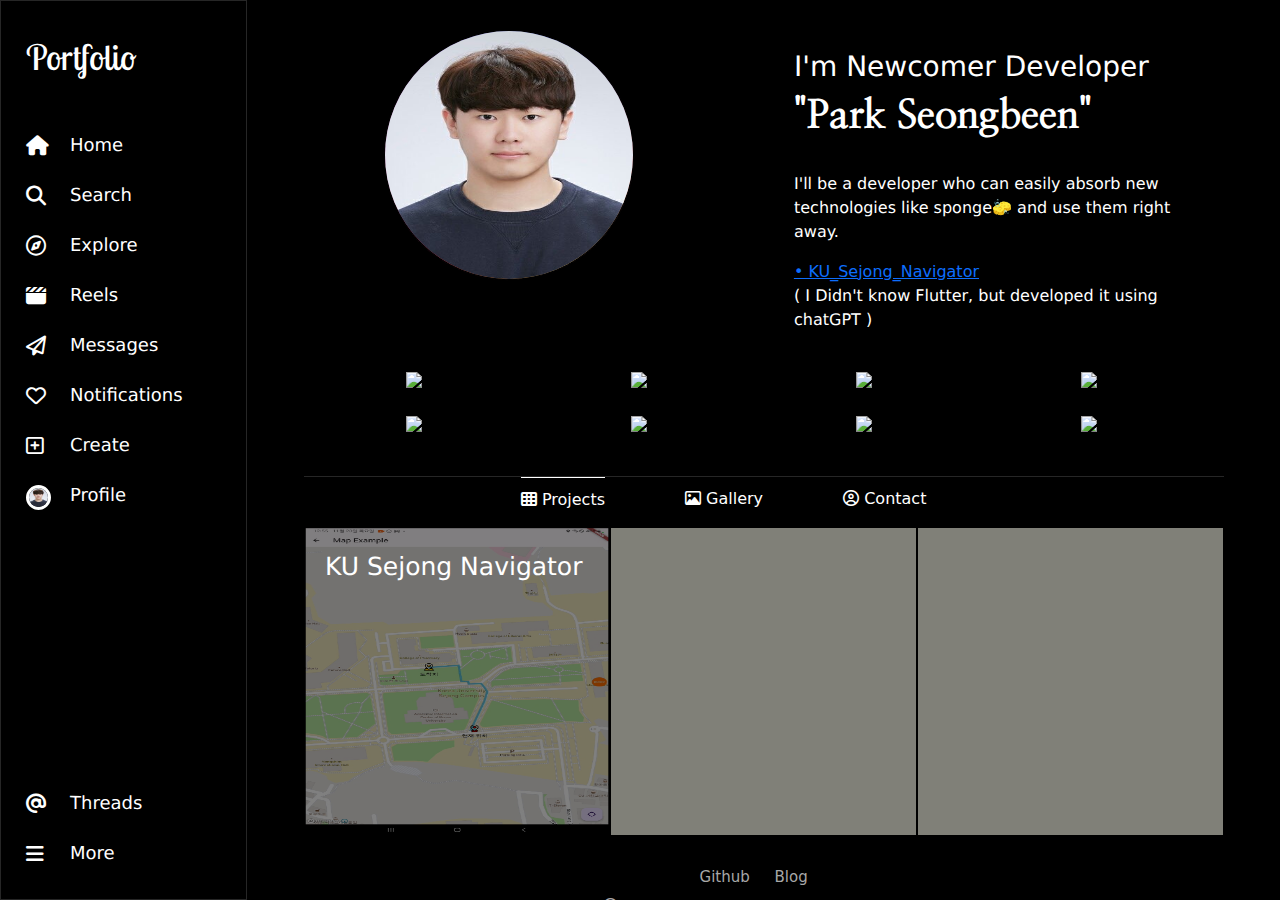
==== index.html @ d43e7cac "Update and rename portfolio.html to index.html" ====
<!DOCTYPE html>
<html lang="en">
<head>
    <meta charset="UTF-8">
    <meta name="viewport" content="width=device-width, initial-scale=1.0">
    <title>Portfolio</title>
    <link href="normalize.css/normalize.css" rel="stylesheet">
    <link rel="stylesheet" href="fontawesome-free-6.5.2-web/css/all.min.css" />
    <link href="https://cdn.jsdelivr.net/npm/bootstrap@5.3.3/dist/css/bootstrap.min.css" rel="stylesheet" integrity="sha384-QWTKZyjpPEjISv5WaRU9OFeRpok6YctnYmDr5pNlyT2bRjXh0JMhjY6hW+ALEwIH" crossorigin="anonymous">
    <link rel="preconnect" href="https://fonts.googleapis.com">
    <link rel="preconnect" href="https://fonts.gstatic.com" crossorigin>
    <link href="https://fonts.googleapis.com/css2?family=Nanum+Myeongjo&display=swap" rel="stylesheet">
    <link href="https://fonts.googleapis.com/css2?family=Lobster+Two:ital,wght@0,400;0,700;1,400;1,700&display=swap" rel="stylesheet">
    <link href="css/main.css" rel="stylesheet">
</head>
<body>
    <div class="port">
        <div class="port-navbar">
            <div class="port-navbar-top"><i class="fa-brands fa-instagram mobile-size-opacity"></i><p class="navbar_title pc-size-opacity">Portfolio</p></div>
            <div class="port-navbar-middle">
                <div class="port-navbar-icon">
                    <div><i class="fa-solid fa-house"></i></div>
                    <div><i class="fa-solid fa-magnifying-glass"></i></div>
                    <div><i class="fa-regular fa-compass"></i></i></div>
                    <div><i class="fa-solid fa-clapperboard"></i></div>
                    <div><i class="fa-regular fa-paper-plane"></i></div>
                    <div><i class="fa-regular fa-heart"></i></div>
                    <div><i class="fa-regular fa-square-plus"></i></div>
                    <div class="port-navbar-img"><img src="img/id_picture.jpg"></div>
                </div>
                <div class="port-navbar-name">
                    <div><p>Home</p></div>
                    <div><p>Search</p></div>
                    <div><p>Explore</p></div>
                    <div><p>Reels</p></div>
                    <div><p>Messages</p></div>
                    <div><p>Notifications</p></div>
                    <div><p>Create</p></div>
                    <div><p>Profile</p></div>
                </div>
            </div>
            <div class="port-navbar-bottom">
                <div class="port-navbar-icon">
                    <div><i class="fa-solid fa-at"></i></div>
                    <div><i class="fa-solid fa-bars"></i></div>
                </div>
                <div class="port-navbar-name">
                    <div><p>Threads</p></div>
                    <div><p>More</p></div>
                </div>
            </div>
        </div>

        <div class="port-bg-outer">
            <div class="port-bg">
                <div class="port-container">
                    <div class="port-container-outer">
                        <div class="port-container-inner">
                            <img src="img/id_picture.jpg" class="port-container-front">
                            <div class="port-container-back">
                                <p>Seongbeen's</p>
                                <p>Profile</p>
                            </div>
                        </div>
                    </div>
                    <div class="port-container-card">
                        <h3>I'm Newcomer Developer</h3>
                        <h1>"Park Seongbeen"</h1><br>
                        <p>I'll be a developer who can easily absorb new technologies like sponge🧽 and use them right away.</p>
                        <a href="https://github.com/Samdo3/KU_Sejong_Navigator">• KU_Sejong_Navigator</a><p>( I Didn't know Flutter, but developed it using chatGPT )</p>
                    </div>
                </div>
                <div class="port-tech row">
                    <div class="col-3"><img src="https://img.shields.io/badge/python-3776AB?style=for-the-badge&logo=python&logoColor=white"></div>
                    <div class="col-3"><img src="https://img.shields.io/badge/c++-00599C?style=for-the-badge&logo=c%2B%2B&logoColor=white"></div>
                    <div class="col-3"><img src="https://img.shields.io/badge/flutter-02569B?style=for-the-badge&logo=flutter&logoColor=white"></div>
                    <div class="col-3"><img src="https://img.shields.io/badge/androidstudio-3DDC84?style=for-the-badge&logo=androidstudio&logoColor=white"/></div>
                    <div class="col-3"><img src="https://img.shields.io/badge/pycharm-ECD53F?style=for-the-badge&logo=pycharm&logoColor=black"/></div>
                    <div class="col-3"><img src="https://img.shields.io/badge/visualstudiocode-007ACC?style=for-the-badge&logo=visualstudiocode&logoColor=white"/></div>
                    <div class="col-3"><img src="https://img.shields.io/badge/html5-E34F26?style=for-the-badge&logo=html5&logoColor=white"></div>
                    <div class="col-3"><img src="https://img.shields.io/badge/css3-1572B6?style=for-the-badge&logo=css3&logoColor=white"></div>
                </div>
                <div class="port-content">
                    <div class="port-content-navbar">
                        <div class="port-content-navbar-active"><button><i class="fa-solid fa-table-cells"></i> Projects</button></div>
                        <div><button><i class="fa-regular fa-image"></i> Gallery</button></div>
                        <div><button><i class="fa-regular fa-circle-user"></i> Contact</button></div>
                    </div>
                    <div class="port-content-main">
                        <div><a href="https://github.com/Samdo3/KU_Sejong_Navigator"><img src="img/project1.png"><p class="port-content-title">KU Sejong Navigator</p></a></div>
                        <div><img src="img/empty_project.png"></div>
                        <div><img src="img/empty_project.png"></div>
                    </div>
                </div>
            </div>
            <div class="port-underbar">
                <div class="port-underbar-contact">
                    <a href="https://github.com/Samdo3">Github</a>
                    <a href="https://samdo3.tistory.com/">Blog</a>
                </div>
                <div class="port-underbar-madeby"><i class="fa-regular fa-copyright"></i> 2024 Seongbeen. Referenced from Instagram.</div>
            </div>
        </div>
    </div>

    <script src="https://cdn.jsdelivr.net/npm/bootstrap@5.3.3/dist/js/bootstrap.bundle.min.js" integrity="sha384-YvpcrYf0tY3lHB60NNkmXc5s9fDVZLESaAA55NDzOxhy9GkcIdslK1eN7N6jIeHz" crossorigin="anonymous"></script>
</body>
</html>
---- css/main.css ----
div,
input,
textarea {
    box-sizing: border-box;
}

html, body {
    margin: 0;
    padding:0;
    width: 100%;
    height: 100%;
    overflow: hidden;
}

p,
h4,
h3,
h2,
h1,
span {
    transform: rotate(0.03deg);
}

.mobile-size-opacity{
    display:block;
}

.pc-size-opacity{
    display: none;
}

.port{
    width: 100%;
    height: 100%;
    background-color: black;
    display: flex;
}

.port-navbar{
    display: flex;
    flex-direction: column;
    width: 80px;
    height: 100%;
    border: 1px solid #262626;
    color: white;
    text-align: center;
    font-size: 18px;
}

.port-navbar-top{
    width: 100%;
    height: 100px;
    margin-top: 30px;
    font-size: 30px;
}

.navbar_title{
    font-family: "Lobster Two", sans-serif;
    font-weight: 400;
    font-style: normal;
    font-size: 35px;
}

.port-navbar-middle{
    display: flex;
    width: 100%;
    flex-grow: 1;
}

.port-navbar-icon{
    display: flex;
    flex-direction: column;
    width: 100%;
    font-size: 20px;
}

.port-navbar-name{
    display: none;
}

.port-navbar-icon>div{
    height: 50px;
}

.port-navbar-name>div{
    height: 50px;
}

.port-navbar-name p{
    margin-bottom: 0px;
    display: none;
}


.port-navbar-img>img{
    width: 25px;
    height: 25px;
    border: 3px solid white;
    border-radius: 50%;
}

.port-navbar-bottom{
    display: flex;
    width: 100%;
}

.port-navbar-bottom>div{
    padding-bottom: 10px;
    padding-top: 10px;
}

.port-bg-outer{
    width: 100%;
    height: 100vh;
    overflow-y: auto;
}

.port-bg{
    background-color: black;
    max-width: 940px;
    width: 100%;
    color: white;
    margin-left: auto;
    margin-right:auto;
    margin-bottom: 30px;
    padding-left: 10px;
    padding-right: 10px;
    padding-top: 30px;
}

.port-container{
    width: 100%;
    height: 40%;
    display: flex;
}

.port-container-outer{
    width: 400px;
    height: 300px;
}

.port-container-inner{
    position: relative;
    width: 100%;
    height: 100%;
    padding-left: 150px;
    padding-top: 50px;
    transition: all 1s;
    transform-style: preserve-3d;  
}

.port-container-inner:hover{
    transform: rotateY(180deg);
}

.port-container-front{
    position: absolute;
    width: 150px;
    height: 150px;
    border: 1px solid black;
    border-radius: 50%;
    z-index: 1;
    backface-visibility: hidden;
}

.port-container-back{
    position: absolute;
    width: 150px;
    height: 150px;
    border: 1px solid black;
    border-radius: 50%;
    text-align: center;
    padding-top: 40px;
    transform: rotateY(180deg) rotateZ(10deg);
    font-size: 20px;
    background: radial-gradient(circle farthest-corner at 32% 106%,#ffe17d 0%,#ffcd69 10%,#fa9137 28%,#eb4141 42%,transparent 82%) , linear-gradient(135deg,#234bd7 12%,#c33cbe 58%);
}

.port-container-back p{
    font-family: "Nanum Myeongjo", serif;
    font-weight: 800;
    font-style: normal;
}

.port-container-card{
    width: 50%;
    margin-left: 80px;
    padding: 20px;
}

.port-container-card>h1{
    font-family: "Nanum Myeongjo", serif;
    font-weight: 800;
    font-style: normal;
}

.port-tech{
    width: 100%;
    padding-left: 10px;
    padding-right: 10px;
    padding-bottom: 20px;
    display: flex;
}
.port-tech>div{
    margin-bottom: 20px;
    text-align: center;
}

.port-tech>div:hover{
    animation-name: 뱃지흔들;
    animation-duration: 1s;
}

@keyframes 뱃지흔들{
    0%{
        transform: rotateZ(10deg);
    }
    25%{
        transform: rotateZ(-10deg);
    }
    50%{
        transform: rotateZ(10deg);
    }
    100%{
        transform: rotateZ(0deg);
    }
}

.port-content{
    width: 100%;
    border-top: 1px solid #262626;
}

.port-content-navbar{
    width: 100%;
    height: 50px;
    display: flex;
    justify-content: center;
}

.port-content-navbar>div{
    margin-right: 80px;
    padding-top: 10px;
    text-align: center;
}

.port-content-navbar button{
    padding: 0;
    border:none;
    color:white;
    background-color: black;
}

.port-content-navbar-active{
    border-top: 1px solid white;
}

.port-content-main{
    width: 100%;
    display: flex;
    flex-wrap: wrap;
}

.port-content-main>div{
    position: relative;
    border: 1px solid black;
    width: 33.33%;
    height: 309px;
}

.port-content-main img{
    width: 100%;
    height: 100%;
    opacity: 0.5;
    transition: all 1s;
}

.port-content-main img:hover{
    opacity: 1;
}

.port-content-title{
    position: absolute;
    top:20px;
    left:20px;
    font-size: 25px;
    color: white;
}

.port-underbar{
    width: 100%;
    height: 80px;
    padding-bottom: 20px;
    color:white;
    text-align: center;
    font-size: 13px;
}

.port-underbar-contact{
    width: 100%;
    height: 50%;
    font-size: 15px;
}

.port-underbar-contact>a{
    padding-right: 20px;
    text-decoration-line: none;
    color: #A8A8A8;
}

.port-underbar-madeby{
    width: 100%;
    height: 50%;
    color: #A8A8A8;
}

@media screen and (min-width:1200px){
    .mobile-size-opacity{
        display: none;
    }
    
    .pc-size-opacity{
        display: block;
    }
    .port-navbar{
        width: 300px;
        text-align: start;
        padding-left: 25px;
    }

    .port-navbar-icon{
        width: 20%;
    }

    .port-navbar-name{
        display: flex;
        flex-direction: column;
        width: 80%;
    }

    .port-navbar-name p{
        display: block;
    }

    .port-container-inner{
        padding-left: 80px;
        padding-top: 0px;
    }
    
    .port-container-front{
        width: 250px;
        height: 250px;
    }

    .port-container-back{
        width: 250px;
        height: 250px;
        padding-top: 70px;
        font-size: 35px;
    }
}
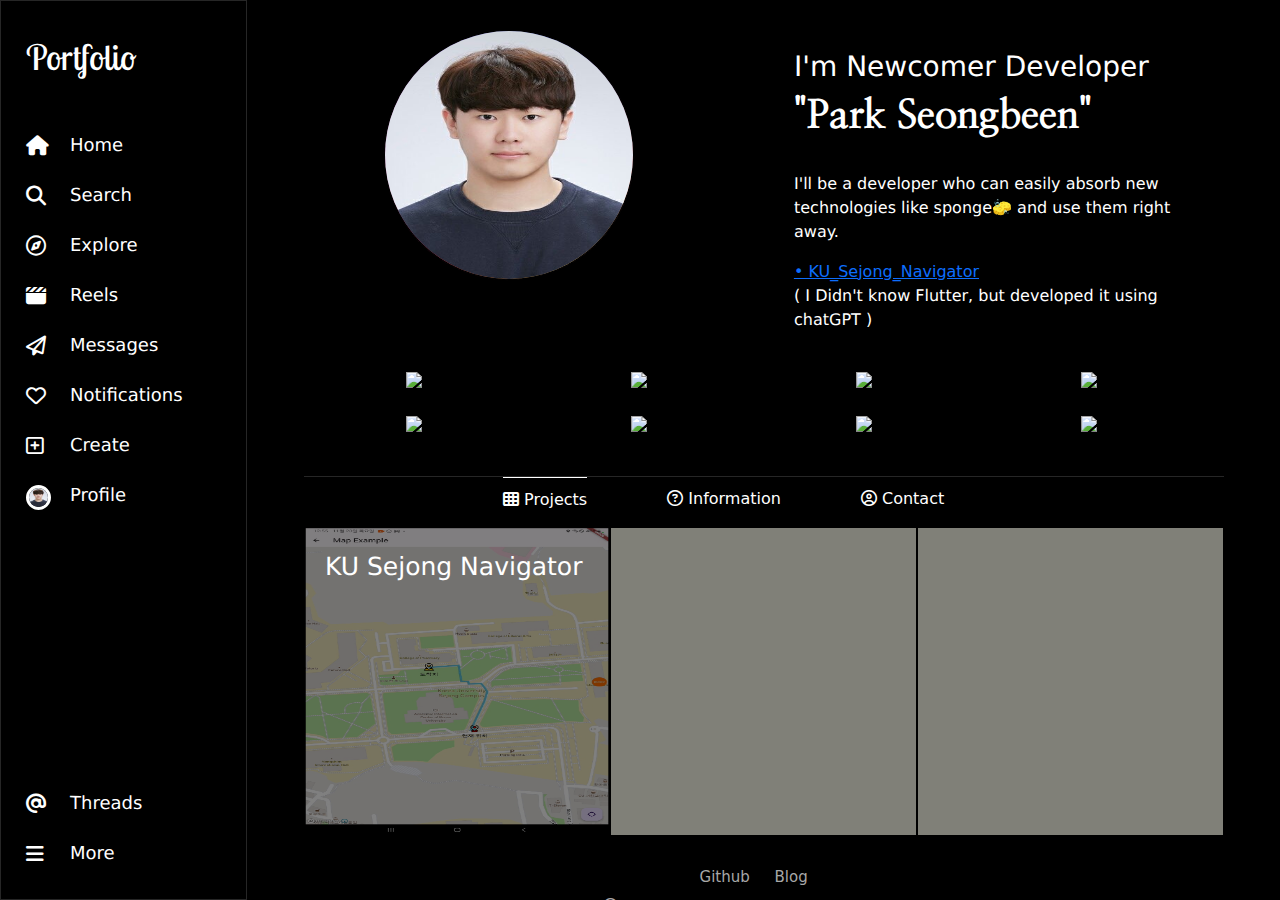
==== commit 0d9552d2: "Rename portfolio.html to index.html" ====
--- a/index.html
+++ b/index.html
@@ -1,108 +1,132 @@
-<!DOCTYPE html>
-<html lang="en">
-<head>
-    <meta charset="UTF-8">
-    <meta name="viewport" content="width=device-width, initial-scale=1.0">
-    <title>Portfolio</title>
-    <link href="normalize.css/normalize.css" rel="stylesheet">
-    <link rel="stylesheet" href="fontawesome-free-6.5.2-web/css/all.min.css" />
-    <link href="https://cdn.jsdelivr.net/npm/bootstrap@5.3.3/dist/css/bootstrap.min.css" rel="stylesheet" integrity="sha384-QWTKZyjpPEjISv5WaRU9OFeRpok6YctnYmDr5pNlyT2bRjXh0JMhjY6hW+ALEwIH" crossorigin="anonymous">
-    <link rel="preconnect" href="https://fonts.googleapis.com">
-    <link rel="preconnect" href="https://fonts.gstatic.com" crossorigin>
-    <link href="https://fonts.googleapis.com/css2?family=Nanum+Myeongjo&display=swap" rel="stylesheet">
-    <link href="https://fonts.googleapis.com/css2?family=Lobster+Two:ital,wght@0,400;0,700;1,400;1,700&display=swap" rel="stylesheet">
-    <link href="css/main.css" rel="stylesheet">
-</head>
-<body>
-    <div class="port">
-        <div class="port-navbar">
-            <div class="port-navbar-top"><i class="fa-brands fa-instagram mobile-size-opacity"></i><p class="navbar_title pc-size-opacity">Portfolio</p></div>
-            <div class="port-navbar-middle">
-                <div class="port-navbar-icon">
-                    <div><i class="fa-solid fa-house"></i></div>
-                    <div><i class="fa-solid fa-magnifying-glass"></i></div>
-                    <div><i class="fa-regular fa-compass"></i></i></div>
-                    <div><i class="fa-solid fa-clapperboard"></i></div>
-                    <div><i class="fa-regular fa-paper-plane"></i></div>
-                    <div><i class="fa-regular fa-heart"></i></div>
-                    <div><i class="fa-regular fa-square-plus"></i></div>
-                    <div class="port-navbar-img"><img src="img/id_picture.jpg"></div>
-                </div>
-                <div class="port-navbar-name">
-                    <div><p>Home</p></div>
-                    <div><p>Search</p></div>
-                    <div><p>Explore</p></div>
-                    <div><p>Reels</p></div>
-                    <div><p>Messages</p></div>
-                    <div><p>Notifications</p></div>
-                    <div><p>Create</p></div>
-                    <div><p>Profile</p></div>
-                </div>
-            </div>
-            <div class="port-navbar-bottom">
-                <div class="port-navbar-icon">
-                    <div><i class="fa-solid fa-at"></i></div>
-                    <div><i class="fa-solid fa-bars"></i></div>
-                </div>
-                <div class="port-navbar-name">
-                    <div><p>Threads</p></div>
-                    <div><p>More</p></div>
-                </div>
-            </div>
-        </div>
-
-        <div class="port-bg-outer">
-            <div class="port-bg">
-                <div class="port-container">
-                    <div class="port-container-outer">
-                        <div class="port-container-inner">
-                            <img src="img/id_picture.jpg" class="port-container-front">
-                            <div class="port-container-back">
-                                <p>Seongbeen's</p>
-                                <p>Profile</p>
-                            </div>
-                        </div>
-                    </div>
-                    <div class="port-container-card">
-                        <h3>I'm Newcomer Developer</h3>
-                        <h1>"Park Seongbeen"</h1><br>
-                        <p>I'll be a developer who can easily absorb new technologies like sponge🧽 and use them right away.</p>
-                        <a href="https://github.com/Samdo3/KU_Sejong_Navigator">• KU_Sejong_Navigator</a><p>( I Didn't know Flutter, but developed it using chatGPT )</p>
-                    </div>
-                </div>
-                <div class="port-tech row">
-                    <div class="col-3"><img src="https://img.shields.io/badge/python-3776AB?style=for-the-badge&logo=python&logoColor=white"></div>
-                    <div class="col-3"><img src="https://img.shields.io/badge/c++-00599C?style=for-the-badge&logo=c%2B%2B&logoColor=white"></div>
-                    <div class="col-3"><img src="https://img.shields.io/badge/flutter-02569B?style=for-the-badge&logo=flutter&logoColor=white"></div>
-                    <div class="col-3"><img src="https://img.shields.io/badge/androidstudio-3DDC84?style=for-the-badge&logo=androidstudio&logoColor=white"/></div>
-                    <div class="col-3"><img src="https://img.shields.io/badge/pycharm-ECD53F?style=for-the-badge&logo=pycharm&logoColor=black"/></div>
-                    <div class="col-3"><img src="https://img.shields.io/badge/visualstudiocode-007ACC?style=for-the-badge&logo=visualstudiocode&logoColor=white"/></div>
-                    <div class="col-3"><img src="https://img.shields.io/badge/html5-E34F26?style=for-the-badge&logo=html5&logoColor=white"></div>
-                    <div class="col-3"><img src="https://img.shields.io/badge/css3-1572B6?style=for-the-badge&logo=css3&logoColor=white"></div>
-                </div>
-                <div class="port-content">
-                    <div class="port-content-navbar">
-                        <div class="port-content-navbar-active"><button><i class="fa-solid fa-table-cells"></i> Projects</button></div>
-                        <div><button><i class="fa-regular fa-image"></i> Gallery</button></div>
-                        <div><button><i class="fa-regular fa-circle-user"></i> Contact</button></div>
-                    </div>
-                    <div class="port-content-main">
-                        <div><a href="https://github.com/Samdo3/KU_Sejong_Navigator"><img src="img/project1.png"><p class="port-content-title">KU Sejong Navigator</p></a></div>
-                        <div><img src="img/empty_project.png"></div>
-                        <div><img src="img/empty_project.png"></div>
-                    </div>
-                </div>
-            </div>
-            <div class="port-underbar">
-                <div class="port-underbar-contact">
-                    <a href="https://github.com/Samdo3">Github</a>
-                    <a href="https://samdo3.tistory.com/">Blog</a>
-                </div>
-                <div class="port-underbar-madeby"><i class="fa-regular fa-copyright"></i> 2024 Seongbeen. Referenced from Instagram.</div>
-            </div>
-        </div>
-    </div>
-
-    <script src="https://cdn.jsdelivr.net/npm/bootstrap@5.3.3/dist/js/bootstrap.bundle.min.js" integrity="sha384-YvpcrYf0tY3lHB60NNkmXc5s9fDVZLESaAA55NDzOxhy9GkcIdslK1eN7N6jIeHz" crossorigin="anonymous"></script>
-</body>
-</html>
+<!DOCTYPE html>
+<html lang="en">
+<head>
+    <meta charset="UTF-8">
+    <meta name="viewport" content="width=device-width, initial-scale=1.0">
+    <title>Portfolio</title>
+    <link href="normalize.css/normalize.css" rel="stylesheet">
+    <link rel="stylesheet" href="fontawesome-free-6.5.2-web/css/all.min.css" />
+    <link href="https://cdn.jsdelivr.net/npm/bootstrap@5.3.3/dist/css/bootstrap.min.css" rel="stylesheet" integrity="sha384-QWTKZyjpPEjISv5WaRU9OFeRpok6YctnYmDr5pNlyT2bRjXh0JMhjY6hW+ALEwIH" crossorigin="anonymous">
+    <link rel="preconnect" href="https://fonts.googleapis.com">
+    <link rel="preconnect" href="https://fonts.gstatic.com" crossorigin>
+    <link href="https://fonts.googleapis.com/css2?family=Nanum+Myeongjo&display=swap" rel="stylesheet">
+    <link href="https://fonts.googleapis.com/css2?family=Lobster+Two:ital,wght@0,400;0,700;1,400;1,700&display=swap" rel="stylesheet">
+    <link href="css/main.css" rel="stylesheet">
+</head>
+<body>
+    <div class="port">
+        <div class="port-navbar">
+            <div class="port-navbar-top"><i class="fa-brands fa-instagram mobile-size-opacity"></i><p class="navbar_title pc-size-opacity">Portfolio</p></div>
+            <div class="port-navbar-middle">
+                <div class="port-navbar-icon">
+                    <div><i class="fa-solid fa-house"></i></div>
+                    <div><i class="fa-solid fa-magnifying-glass"></i></div>
+                    <div><i class="fa-regular fa-compass"></i></i></div>
+                    <div><i class="fa-solid fa-clapperboard"></i></div>
+                    <div><i class="fa-regular fa-paper-plane"></i></div>
+                    <div><i class="fa-regular fa-heart"></i></div>
+                    <div><i class="fa-regular fa-square-plus"></i></div>
+                    <div class="port-navbar-img"><img src="img/id_picture.jpg"></div>
+                </div>
+                <div class="port-navbar-name">
+                    <div><p>Home</p></div>
+                    <div><p>Search</p></div>
+                    <div><p>Explore</p></div>
+                    <div><p>Reels</p></div>
+                    <div><p>Messages</p></div>
+                    <div><p>Notifications</p></div>
+                    <div><p>Create</p></div>
+                    <div><p>Profile</p></div>
+                </div>
+            </div>
+            <div class="port-navbar-bottom">
+                <div class="port-navbar-icon">
+                    <div><i class="fa-solid fa-at"></i></div>
+                    <div><i class="fa-solid fa-bars"></i></div>
+                </div>
+                <div class="port-navbar-name">
+                    <div><p>Threads</p></div>
+                    <div><p>More</p></div>
+                </div>
+            </div>
+        </div>
+
+        <div class="port-bg-outer">
+            <div class="port-bg">
+                <div class="port-container">
+                    <div class="port-container-outer">
+                        <div class="port-container-inner">
+                            <img src="img/id_picture.jpg" class="port-container-front">
+                            <div class="port-container-back">
+                                <p>Seongbeen's</p>
+                                <p>Profile</p>
+                            </div>
+                        </div>
+                    </div>
+                    <div class="port-container-card">
+                        <h3>I'm Newcomer Developer</h3>
+                        <h1>"Park Seongbeen"</h1><br>
+                        <p>I'll be a developer who can easily absorb new technologies like sponge🧽 and use them right away.</p>
+                        <a href="https://github.com/Samdo3/KU_Sejong_Navigator">• KU_Sejong_Navigator</a><p>( I Didn't know Flutter, but developed it using chatGPT )</p>
+                    </div>
+                </div>
+                <div class="port-tech row">
+                    <div class="col-lg-3 col-sm-12"><img src="https://img.shields.io/badge/python-3776AB?style=for-the-badge&logo=python&logoColor=white"></div>
+                    <div class="col-lg-3 col-sm-12"><img src="https://img.shields.io/badge/c++-00599C?style=for-the-badge&logo=c%2B%2B&logoColor=white"></div>
+                    <div class="col-lg-3 col-sm-12"><img src="https://img.shields.io/badge/flutter-02569B?style=for-the-badge&logo=flutter&logoColor=white"></div>
+                    <div class="col-lg-3 col-sm-12"><img src="https://img.shields.io/badge/androidstudio-3DDC84?style=for-the-badge&logo=androidstudio&logoColor=white"/></div>
+                    <div class="col-lg-3 col-sm-12"><img src="https://img.shields.io/badge/pycharm-ECD53F?style=for-the-badge&logo=pycharm&logoColor=black"/></div>
+                    <div class="col-lg-3 col-sm-12"><img src="https://img.shields.io/badge/visualstudiocode-007ACC?style=for-the-badge&logo=visualstudiocode&logoColor=white"/></div>
+                    <div class="col-lg-3 col-sm-12"><img src="https://img.shields.io/badge/html5-E34F26?style=for-the-badge&logo=html5&logoColor=white"></div>
+                    <div class="col-lg-3 col-sm-12"><img src="https://img.shields.io/badge/css3-1572B6?style=for-the-badge&logo=css3&logoColor=white"></div>
+                </div>
+                <div class="port-content">
+                    <div class="port-content-navbar">
+                        <div class="port-content-navbar-active"><button class="navbar-button" data-id="0"><i class="fa-solid fa-table-cells" data-id="0"></i> Projects</button></div>
+                        <div><button class="navbar-button" data-id="1"><i class="fa-regular fa-circle-question" data-id="1"></i> Information</button></div>
+                        <div><button class="navbar-button" data-id="2"><i class="fa-regular fa-circle-user" data-id="2"></i> Contact</button></div>
+                    </div>
+                    <div class="port-content-main">
+                        <div class="port-content-projects showContent">
+                            <div><a href="https://github.com/Samdo3/KU_Sejong_Navigator"><img src="img/project1.png"><p class="projects-title">KU Sejong Navigator</p></a></div>
+                            <div><img src="img/empty_project.png"></div>
+                            <div><img src="img/empty_project.png"></div>
+                        </div>
+                        <div class="port-content-information">
+                            <div class="information-card" id="information-card-name">
+                                <h4>Name</h4>
+                                <!-- JSON data -->
+                            </div>
+                            <div class="information-card" id="information-card-education">
+                                <h4>Education</h4>
+                                <!-- JSON data -->
+                            </div>
+                            <div class="information-card" id="information-card-work">
+                                <h4>Work Experience</h4>
+                                <!-- JSON data -->te
+                            </div>
+                        </div>
+                        <div class="port-content-contact">
+                            <p class="click-email"><i class="fa-regular fa-envelope"></i>  Email : <span id="email"><!-- JSON data--></span>   ( Click! )</p>
+                            <span id="copy-confirmation" class="copy-confirmation">Copied!</span>
+                            <p>My Page :  <i class="fa-solid fa-arrow-down"></i></p>
+                        </div>
+                    </div>
+
+                </div>
+            </div>
+            <div class="port-underbar">
+                <div class="port-underbar-contact">
+                    <a href="https://github.com/Samdo3">Github</a>
+                    <a href="https://samdo3.tistory.com/">Blog</a>
+                </div>
+                <div class="port-underbar-madeby"><i class="fa-regular fa-copyright"></i> 2024 Seongbeen. Referenced from Instagram.</div>
+            </div>
+        </div>
+    </div>
+
+    <script src="https://code.jquery.com/jquery-3.7.1.min.js" integrity="sha256-/JqT3SQfawRcv/BIHPThkBvs0OEvtFFmqPF/lYI/Cxo=" crossorigin="anonymous"></script>
+    <script src="portfolio.js"></script>
+    <script src="https://cdn.jsdelivr.net/npm/bootstrap@5.3.3/dist/js/bootstrap.bundle.min.js" integrity="sha384-YvpcrYf0tY3lHB60NNkmXc5s9fDVZLESaAA55NDzOxhy9GkcIdslK1eN7N6jIeHz" crossorigin="anonymous"></script>
+</body>
+</html>
--- a/css/main.css
+++ b/css/main.css
@@ -1,361 +1,459 @@
-div,
-input,
-textarea {
-    box-sizing: border-box;
-}
-
-html, body {
-    margin: 0;
-    padding:0;
-    width: 100%;
-    height: 100%;
-    overflow: hidden;
-}
-
-p,
-h4,
-h3,
-h2,
-h1,
-span {
-    transform: rotate(0.03deg);
-}
-
-.mobile-size-opacity{
-    display:block;
-}
-
-.pc-size-opacity{
-    display: none;
-}
-
-.port{
-    width: 100%;
-    height: 100%;
-    background-color: black;
-    display: flex;
-}
-
-.port-navbar{
-    display: flex;
-    flex-direction: column;
-    width: 80px;
-    height: 100%;
-    border: 1px solid #262626;
-    color: white;
-    text-align: center;
-    font-size: 18px;
-}
-
-.port-navbar-top{
-    width: 100%;
-    height: 100px;
-    margin-top: 30px;
-    font-size: 30px;
-}
-
-.navbar_title{
-    font-family: "Lobster Two", sans-serif;
-    font-weight: 400;
-    font-style: normal;
-    font-size: 35px;
-}
-
-.port-navbar-middle{
-    display: flex;
-    width: 100%;
-    flex-grow: 1;
-}
-
-.port-navbar-icon{
-    display: flex;
-    flex-direction: column;
-    width: 100%;
-    font-size: 20px;
-}
-
-.port-navbar-name{
-    display: none;
-}
-
-.port-navbar-icon>div{
-    height: 50px;
-}
-
-.port-navbar-name>div{
-    height: 50px;
-}
-
-.port-navbar-name p{
-    margin-bottom: 0px;
-    display: none;
-}
-
-
-.port-navbar-img>img{
-    width: 25px;
-    height: 25px;
-    border: 3px solid white;
-    border-radius: 50%;
-}
-
-.port-navbar-bottom{
-    display: flex;
-    width: 100%;
-}
-
-.port-navbar-bottom>div{
-    padding-bottom: 10px;
-    padding-top: 10px;
-}
-
-.port-bg-outer{
-    width: 100%;
-    height: 100vh;
-    overflow-y: auto;
-}
-
-.port-bg{
-    background-color: black;
-    max-width: 940px;
-    width: 100%;
-    color: white;
-    margin-left: auto;
-    margin-right:auto;
-    margin-bottom: 30px;
-    padding-left: 10px;
-    padding-right: 10px;
-    padding-top: 30px;
-}
-
-.port-container{
-    width: 100%;
-    height: 40%;
-    display: flex;
-}
-
-.port-container-outer{
-    width: 400px;
-    height: 300px;
-}
-
-.port-container-inner{
-    position: relative;
-    width: 100%;
-    height: 100%;
-    padding-left: 150px;
-    padding-top: 50px;
-    transition: all 1s;
-    transform-style: preserve-3d;  
-}
-
-.port-container-inner:hover{
-    transform: rotateY(180deg);
-}
-
-.port-container-front{
-    position: absolute;
-    width: 150px;
-    height: 150px;
-    border: 1px solid black;
-    border-radius: 50%;
-    z-index: 1;
-    backface-visibility: hidden;
-}
-
-.port-container-back{
-    position: absolute;
-    width: 150px;
-    height: 150px;
-    border: 1px solid black;
-    border-radius: 50%;
-    text-align: center;
-    padding-top: 40px;
-    transform: rotateY(180deg) rotateZ(10deg);
-    font-size: 20px;
-    background: radial-gradient(circle farthest-corner at 32% 106%,#ffe17d 0%,#ffcd69 10%,#fa9137 28%,#eb4141 42%,transparent 82%) , linear-gradient(135deg,#234bd7 12%,#c33cbe 58%);
-}
-
-.port-container-back p{
-    font-family: "Nanum Myeongjo", serif;
-    font-weight: 800;
-    font-style: normal;
-}
-
-.port-container-card{
-    width: 50%;
-    margin-left: 80px;
-    padding: 20px;
-}
-
-.port-container-card>h1{
-    font-family: "Nanum Myeongjo", serif;
-    font-weight: 800;
-    font-style: normal;
-}
-
-.port-tech{
-    width: 100%;
-    padding-left: 10px;
-    padding-right: 10px;
-    padding-bottom: 20px;
-    display: flex;
-}
-.port-tech>div{
-    margin-bottom: 20px;
-    text-align: center;
-}
-
-.port-tech>div:hover{
-    animation-name: 뱃지흔들;
-    animation-duration: 1s;
-}
-
-@keyframes 뱃지흔들{
-    0%{
-        transform: rotateZ(10deg);
-    }
-    25%{
-        transform: rotateZ(-10deg);
-    }
-    50%{
-        transform: rotateZ(10deg);
-    }
-    100%{
-        transform: rotateZ(0deg);
-    }
-}
-
-.port-content{
-    width: 100%;
-    border-top: 1px solid #262626;
-}
-
-.port-content-navbar{
-    width: 100%;
-    height: 50px;
-    display: flex;
-    justify-content: center;
-}
-
-.port-content-navbar>div{
-    margin-right: 80px;
-    padding-top: 10px;
-    text-align: center;
-}
-
-.port-content-navbar button{
-    padding: 0;
-    border:none;
-    color:white;
-    background-color: black;
-}
-
-.port-content-navbar-active{
-    border-top: 1px solid white;
-}
-
-.port-content-main{
-    width: 100%;
-    display: flex;
-    flex-wrap: wrap;
-}
-
-.port-content-main>div{
-    position: relative;
-    border: 1px solid black;
-    width: 33.33%;
-    height: 309px;
-}
-
-.port-content-main img{
-    width: 100%;
-    height: 100%;
-    opacity: 0.5;
-    transition: all 1s;
-}
-
-.port-content-main img:hover{
-    opacity: 1;
-}
-
-.port-content-title{
-    position: absolute;
-    top:20px;
-    left:20px;
-    font-size: 25px;
-    color: white;
-}
-
-.port-underbar{
-    width: 100%;
-    height: 80px;
-    padding-bottom: 20px;
-    color:white;
-    text-align: center;
-    font-size: 13px;
-}
-
-.port-underbar-contact{
-    width: 100%;
-    height: 50%;
-    font-size: 15px;
-}
-
-.port-underbar-contact>a{
-    padding-right: 20px;
-    text-decoration-line: none;
-    color: #A8A8A8;
-}
-
-.port-underbar-madeby{
-    width: 100%;
-    height: 50%;
-    color: #A8A8A8;
-}
-
-@media screen and (min-width:1200px){
-    .mobile-size-opacity{
-        display: none;
-    }
-    
-    .pc-size-opacity{
-        display: block;
-    }
-    .port-navbar{
-        width: 300px;
-        text-align: start;
-        padding-left: 25px;
-    }
-
-    .port-navbar-icon{
-        width: 20%;
-    }
-
-    .port-navbar-name{
-        display: flex;
-        flex-direction: column;
-        width: 80%;
-    }
-
-    .port-navbar-name p{
-        display: block;
-    }
-
-    .port-container-inner{
-        padding-left: 80px;
-        padding-top: 0px;
-    }
-    
-    .port-container-front{
-        width: 250px;
-        height: 250px;
-    }
-
-    .port-container-back{
-        width: 250px;
-        height: 250px;
-        padding-top: 70px;
-        font-size: 35px;
-    }
-}+:root{
+    scroll-behavior: auto;
+  }
+
+div,
+input,
+textarea {
+    box-sizing: border-box;
+}
+
+html, body {
+    margin: 0;
+    padding:0;
+    width: 100%;
+    height: 100%;
+    overflow: hidden;
+}
+
+p,
+h4,
+h3,
+h2,
+h1,
+span {
+    transform: rotate(0.03deg);
+}
+
+.mobile-size-opacity{
+    display:block;
+}
+
+.pc-size-opacity{
+    display: none;
+}
+
+.port{
+    width: 100%;
+    height: 100%;
+    background-color: black;
+    display: flex;
+}
+
+.port-navbar{
+    display: flex;
+    flex-direction: column;
+    width: 80px;
+    height: 100%;
+    border: 1px solid #262626;
+    color: white;
+    text-align: center;
+    font-size: 18px;
+}
+
+.port-navbar-top{
+    width: 100%;
+    height: 100px;
+    margin-top: 30px;
+    font-size: 30px;
+}
+
+.navbar_title{
+    font-family: "Lobster Two", sans-serif;
+    font-weight: 400;
+    font-style: normal;
+    font-size: 35px;
+}
+
+.port-navbar-middle{
+    display: flex;
+    width: 100%;
+    flex-grow: 1;
+}
+
+.port-navbar-icon{
+    display: flex;
+    flex-direction: column;
+    width: 100%;
+    font-size: 20px;
+}
+
+.port-navbar-name{
+    display: none;
+}
+
+.port-navbar-icon>div{
+    height: 50px;
+}
+
+.port-navbar-name>div{
+    height: 50px;
+}
+
+.port-navbar-name p{
+    margin-bottom: 0px;
+    display: none;
+}
+
+
+.port-navbar-img>img{
+    width: 25px;
+    height: 25px;
+    border: 3px solid white;
+    border-radius: 50%;
+}
+
+.port-navbar-bottom{
+    display: flex;
+    width: 100%;
+}
+
+.port-navbar-bottom>div{
+    padding-bottom: 10px;
+    padding-top: 10px;
+}
+
+.port-bg-outer{
+    width: 100%;
+    height: 100vh;
+    overflow-y: auto;
+}
+
+.port-bg{
+    background-color: black;
+    max-width: 940px;
+    width: 100%;
+    color: white;
+    margin-left: auto;
+    margin-right:auto;
+    margin-bottom: 30px;
+    padding-left: 10px;
+    padding-right: 10px;
+    padding-top: 30px;
+}
+
+.port-container{
+    width: 100%;
+    height: 30%;
+}
+
+.port-container-outer{
+    width: 100%;
+    height: 300px;
+}
+
+.port-container-inner{
+    position: relative;
+    width: 100%;
+    height: 100%;
+    padding-left: 100px;
+    padding-top: 50px;
+    transition: all 1s;
+    transform-style: preserve-3d;  
+}
+
+.port-container-inner:hover{
+    transform: rotateY(180deg);
+}
+
+.port-container-front{
+    position: absolute;
+    width: 150px;
+    height: 150px;
+    border: 1px solid black;
+    border-radius: 50%;
+    z-index: 1;
+    backface-visibility: hidden;
+}
+
+.port-container-back{
+    position: absolute;
+    width: 150px;
+    height: 150px;
+    border: 1px solid black;
+    border-radius: 50%;
+    text-align: center;
+    padding-top: 40px;
+    transform: rotateY(180deg) rotateZ(10deg);
+    font-size: 20px;
+    background: radial-gradient(circle farthest-corner at 32% 106%,#ffe17d 0%,#ffcd69 10%,#fa9137 28%,#eb4141 42%,transparent 82%) , linear-gradient(135deg,#234bd7 12%,#c33cbe 58%);
+}
+
+.port-container-back p{
+    font-family: "Nanum Myeongjo", serif;
+    font-weight: 800;
+    font-style: normal;
+}
+
+.port-container-card{
+    width: 100%;
+    margin-left: 0px;
+    padding: 20px;
+}
+
+.port-container-card>h1{
+    font-family: "Nanum Myeongjo", serif;
+    font-weight: 800;
+    font-style: normal;
+}
+
+.port-tech{
+    width: 100%;
+    padding-left: 10px;
+    padding-right: 10px;
+    padding-bottom: 20px;
+    display: flex;
+}
+.port-tech>div{
+    margin-bottom: 20px;
+    text-align: center;
+}
+
+.port-tech>div:hover{
+    animation-name: 뱃지흔들;
+    animation-duration: 1s;
+}
+
+@keyframes 뱃지흔들{
+    0%{
+        transform: rotateZ(10deg);
+    }
+    25%{
+        transform: rotateZ(-10deg);
+    }
+    50%{
+        transform: rotateZ(10deg);
+    }
+    100%{
+        transform: rotateZ(0deg);
+    }
+}
+
+.port-content{
+    width: 100%;
+    border-top: 1px solid #262626;
+}
+
+.port-content-navbar{
+    width: 100%;
+    height: 80px;
+    display: flex;
+    justify-content: center;
+}
+
+.port-content-navbar>div{
+    margin-right: 40px;
+    padding-top: 10px;
+    text-align: center;
+}
+
+.port-content-navbar button{
+    padding: 0;
+    border:none;
+    color:white;
+    background-color: black;
+}
+
+.port-content-navbar-active{
+    border-top: 1px solid white;
+}
+
+.port-content-projects{
+    width: 100%;
+    display: none;
+    flex-wrap: wrap;
+}
+
+.port-content-projects>div{
+    position: relative;
+    border: 1px solid black;
+    width: 33.33%;
+    height: 309px;
+}
+
+.port-content-projects img{
+    width: 100%;
+    height: 100%;
+    opacity: 0.5;
+    transition: all 1s;
+}
+
+.port-content-projects img:hover{
+    opacity: 1;
+}
+
+.projects-title{
+    position: absolute;
+    top:20px;
+    left:20px;
+    font-size: 25px;
+    color: white;
+}
+
+.port-content-information{
+    display: none;
+    width: 100%;
+    flex-direction: column;
+    align-items: center;
+    gap:20px;
+}
+
+.information-card{
+    width: 80%;
+    height: 150px;
+    border:1px solid white;
+    border-radius: 10px;
+    padding-left: 20px;
+    padding-top: 15px;
+}
+
+.information-card-content{
+    font-size: 18px;
+    margin-top: 30px;
+}
+
+.port-content-contact{
+    display: none;
+    width: 100%;
+    flex-direction: column;
+    text-align: center;
+    margin-top: 20px;
+    position: relative;
+}
+
+.copy-confirmation{
+    display: none;
+    position: absolute;
+    top:-40%;
+    left: 63%;
+    background: #28a745;
+    color: #fff;
+    padding: 5px 10px;
+    border-radius: 5px;
+}
+
+.showContent{
+    display: flex;
+    
+}
+
+.port-underbar{
+    width: 100%;
+    height: 80px;
+    padding-bottom: 20px;
+    color:white;
+    text-align: center;
+    font-size: 13px;
+}
+
+.port-underbar-contact{
+    width: 100%;
+    height: 50%;
+    font-size: 15px;
+}
+
+.port-underbar-contact>a{
+    padding-right: 20px;
+    text-decoration-line: none;
+    color: #A8A8A8;
+}
+
+.port-underbar-madeby{
+    width: 100%;
+    height: 50%;
+    color: #A8A8A8;
+}
+
+@media screen and (min-width:1200px){
+    .mobile-size-opacity{
+        display: none;
+    }
+    
+    .pc-size-opacity{
+        display: block;
+    }
+    .port-navbar{
+        width: 300px;
+        text-align: start;
+        padding-left: 25px;
+    }
+
+    .port-navbar-icon{
+        width: 20%;
+    }
+
+    .port-navbar-name{
+        display: flex;
+        flex-direction: column;
+        width: 80%;
+    }
+
+    .port-navbar-name p{
+        display: block;
+    }
+
+    .port-container-outer{
+        width: 400px;
+        height: 300px;
+    }
+
+    .port-container-inner{
+        padding-left: 80px;
+        padding-top: 0px;
+    }
+    
+    .port-container-front{
+        width: 250px;
+        height: 250px;
+    }
+
+    .port-container-back{
+        width: 250px;
+        height: 250px;
+        padding-top: 70px;
+        font-size: 35px;
+    }
+    .port-container-card{
+        width: 50%;
+        margin-left: 80px;
+    }
+
+    .port-content-navbar{
+        height: 50px;
+    }
+
+    .port-content-navbar>div{
+        margin-right: 80px;
+    }
+}
+
+@media screen and (min-width:768px){
+    .port-container{
+        width: 100%;
+        height: 40%;
+        display: flex;
+    }
+
+    .port-container-outer{
+        width: 400px;
+        height: 300px;
+    }
+
+    .port-container-inner{
+        padding-left: 80px;
+        padding-top: 0px;
+    }
+
+    .port-container-card{
+        width: 50%;
+        margin-left: 80px;
+    }
+
+    .port-content-navbar{
+        height: 50px;
+    }
+
+    .port-content-navbar>div{
+        margin-right: 80px;
+    }
+}
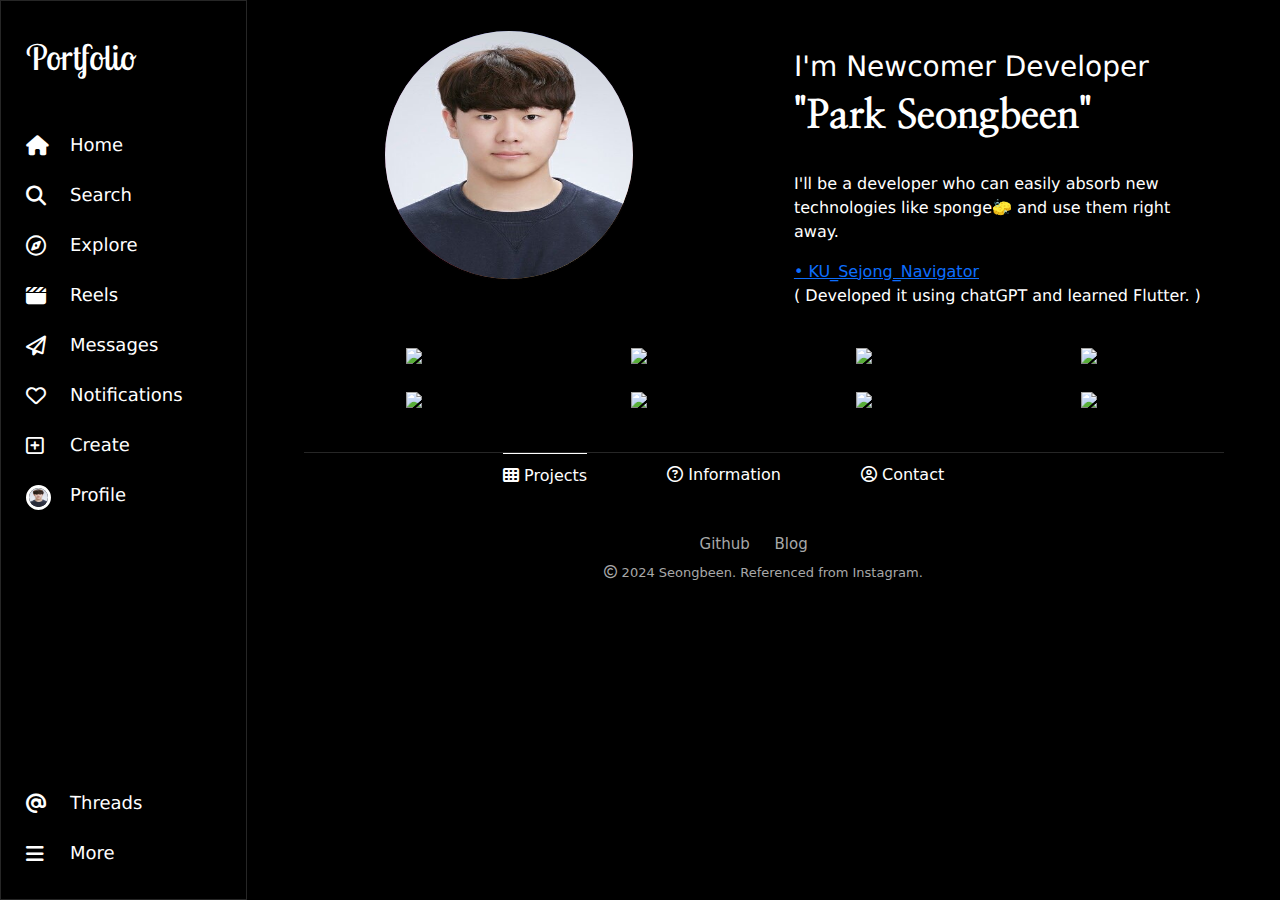
==== commit 7f500bc2: "JAVASCRIPT function input2" ====
--- a/index.html
+++ b/index.html
@@ -1,132 +1,174 @@
-<!DOCTYPE html>
-<html lang="en">
-<head>
-    <meta charset="UTF-8">
-    <meta name="viewport" content="width=device-width, initial-scale=1.0">
-    <title>Portfolio</title>
-    <link href="normalize.css/normalize.css" rel="stylesheet">
-    <link rel="stylesheet" href="fontawesome-free-6.5.2-web/css/all.min.css" />
-    <link href="https://cdn.jsdelivr.net/npm/bootstrap@5.3.3/dist/css/bootstrap.min.css" rel="stylesheet" integrity="sha384-QWTKZyjpPEjISv5WaRU9OFeRpok6YctnYmDr5pNlyT2bRjXh0JMhjY6hW+ALEwIH" crossorigin="anonymous">
-    <link rel="preconnect" href="https://fonts.googleapis.com">
-    <link rel="preconnect" href="https://fonts.gstatic.com" crossorigin>
-    <link href="https://fonts.googleapis.com/css2?family=Nanum+Myeongjo&display=swap" rel="stylesheet">
-    <link href="https://fonts.googleapis.com/css2?family=Lobster+Two:ital,wght@0,400;0,700;1,400;1,700&display=swap" rel="stylesheet">
-    <link href="css/main.css" rel="stylesheet">
-</head>
-<body>
-    <div class="port">
-        <div class="port-navbar">
-            <div class="port-navbar-top"><i class="fa-brands fa-instagram mobile-size-opacity"></i><p class="navbar_title pc-size-opacity">Portfolio</p></div>
-            <div class="port-navbar-middle">
-                <div class="port-navbar-icon">
-                    <div><i class="fa-solid fa-house"></i></div>
-                    <div><i class="fa-solid fa-magnifying-glass"></i></div>
-                    <div><i class="fa-regular fa-compass"></i></i></div>
-                    <div><i class="fa-solid fa-clapperboard"></i></div>
-                    <div><i class="fa-regular fa-paper-plane"></i></div>
-                    <div><i class="fa-regular fa-heart"></i></div>
-                    <div><i class="fa-regular fa-square-plus"></i></div>
-                    <div class="port-navbar-img"><img src="img/id_picture.jpg"></div>
-                </div>
-                <div class="port-navbar-name">
-                    <div><p>Home</p></div>
-                    <div><p>Search</p></div>
-                    <div><p>Explore</p></div>
-                    <div><p>Reels</p></div>
-                    <div><p>Messages</p></div>
-                    <div><p>Notifications</p></div>
-                    <div><p>Create</p></div>
-                    <div><p>Profile</p></div>
-                </div>
-            </div>
-            <div class="port-navbar-bottom">
-                <div class="port-navbar-icon">
-                    <div><i class="fa-solid fa-at"></i></div>
-                    <div><i class="fa-solid fa-bars"></i></div>
-                </div>
-                <div class="port-navbar-name">
-                    <div><p>Threads</p></div>
-                    <div><p>More</p></div>
-                </div>
-            </div>
-        </div>
-
-        <div class="port-bg-outer">
-            <div class="port-bg">
-                <div class="port-container">
-                    <div class="port-container-outer">
-                        <div class="port-container-inner">
-                            <img src="img/id_picture.jpg" class="port-container-front">
-                            <div class="port-container-back">
-                                <p>Seongbeen's</p>
-                                <p>Profile</p>
-                            </div>
-                        </div>
-                    </div>
-                    <div class="port-container-card">
-                        <h3>I'm Newcomer Developer</h3>
-                        <h1>"Park Seongbeen"</h1><br>
-                        <p>I'll be a developer who can easily absorb new technologies like sponge🧽 and use them right away.</p>
-                        <a href="https://github.com/Samdo3/KU_Sejong_Navigator">• KU_Sejong_Navigator</a><p>( I Didn't know Flutter, but developed it using chatGPT )</p>
-                    </div>
-                </div>
-                <div class="port-tech row">
-                    <div class="col-lg-3 col-sm-12"><img src="https://img.shields.io/badge/python-3776AB?style=for-the-badge&logo=python&logoColor=white"></div>
-                    <div class="col-lg-3 col-sm-12"><img src="https://img.shields.io/badge/c++-00599C?style=for-the-badge&logo=c%2B%2B&logoColor=white"></div>
-                    <div class="col-lg-3 col-sm-12"><img src="https://img.shields.io/badge/flutter-02569B?style=for-the-badge&logo=flutter&logoColor=white"></div>
-                    <div class="col-lg-3 col-sm-12"><img src="https://img.shields.io/badge/androidstudio-3DDC84?style=for-the-badge&logo=androidstudio&logoColor=white"/></div>
-                    <div class="col-lg-3 col-sm-12"><img src="https://img.shields.io/badge/pycharm-ECD53F?style=for-the-badge&logo=pycharm&logoColor=black"/></div>
-                    <div class="col-lg-3 col-sm-12"><img src="https://img.shields.io/badge/visualstudiocode-007ACC?style=for-the-badge&logo=visualstudiocode&logoColor=white"/></div>
-                    <div class="col-lg-3 col-sm-12"><img src="https://img.shields.io/badge/html5-E34F26?style=for-the-badge&logo=html5&logoColor=white"></div>
-                    <div class="col-lg-3 col-sm-12"><img src="https://img.shields.io/badge/css3-1572B6?style=for-the-badge&logo=css3&logoColor=white"></div>
-                </div>
-                <div class="port-content">
-                    <div class="port-content-navbar">
-                        <div class="port-content-navbar-active"><button class="navbar-button" data-id="0"><i class="fa-solid fa-table-cells" data-id="0"></i> Projects</button></div>
-                        <div><button class="navbar-button" data-id="1"><i class="fa-regular fa-circle-question" data-id="1"></i> Information</button></div>
-                        <div><button class="navbar-button" data-id="2"><i class="fa-regular fa-circle-user" data-id="2"></i> Contact</button></div>
-                    </div>
-                    <div class="port-content-main">
-                        <div class="port-content-projects showContent">
-                            <div><a href="https://github.com/Samdo3/KU_Sejong_Navigator"><img src="img/project1.png"><p class="projects-title">KU Sejong Navigator</p></a></div>
-                            <div><img src="img/empty_project.png"></div>
-                            <div><img src="img/empty_project.png"></div>
-                        </div>
-                        <div class="port-content-information">
-                            <div class="information-card" id="information-card-name">
-                                <h4>Name</h4>
-                                <!-- JSON data -->
-                            </div>
-                            <div class="information-card" id="information-card-education">
-                                <h4>Education</h4>
-                                <!-- JSON data -->
-                            </div>
-                            <div class="information-card" id="information-card-work">
-                                <h4>Work Experience</h4>
-                                <!-- JSON data -->te
-                            </div>
-                        </div>
-                        <div class="port-content-contact">
-                            <p class="click-email"><i class="fa-regular fa-envelope"></i>  Email : <span id="email"><!-- JSON data--></span>   ( Click! )</p>
-                            <span id="copy-confirmation" class="copy-confirmation">Copied!</span>
-                            <p>My Page :  <i class="fa-solid fa-arrow-down"></i></p>
-                        </div>
-                    </div>
-
-                </div>
-            </div>
-            <div class="port-underbar">
-                <div class="port-underbar-contact">
-                    <a href="https://github.com/Samdo3">Github</a>
-                    <a href="https://samdo3.tistory.com/">Blog</a>
-                </div>
-                <div class="port-underbar-madeby"><i class="fa-regular fa-copyright"></i> 2024 Seongbeen. Referenced from Instagram.</div>
-            </div>
-        </div>
-    </div>
-
-    <script src="https://code.jquery.com/jquery-3.7.1.min.js" integrity="sha256-/JqT3SQfawRcv/BIHPThkBvs0OEvtFFmqPF/lYI/Cxo=" crossorigin="anonymous"></script>
-    <script src="portfolio.js"></script>
-    <script src="https://cdn.jsdelivr.net/npm/bootstrap@5.3.3/dist/js/bootstrap.bundle.min.js" integrity="sha384-YvpcrYf0tY3lHB60NNkmXc5s9fDVZLESaAA55NDzOxhy9GkcIdslK1eN7N6jIeHz" crossorigin="anonymous"></script>
-</body>
-</html>
+<!DOCTYPE html>
+<html lang="en">
+<head>
+    <meta charset="UTF-8">
+    <meta name="viewport" content="width=device-width, initial-scale=1.0">
+    <title>Portfolio</title>
+    <link href="normalize.css/normalize.css" rel="stylesheet">
+    <link rel="stylesheet" href="fontawesome-free-6.5.2-web/css/all.min.css" />
+    <link href="https://cdn.jsdelivr.net/npm/bootstrap@5.3.3/dist/css/bootstrap.min.css" rel="stylesheet" integrity="sha384-QWTKZyjpPEjISv5WaRU9OFeRpok6YctnYmDr5pNlyT2bRjXh0JMhjY6hW+ALEwIH" crossorigin="anonymous">
+    <link rel="preconnect" href="https://fonts.googleapis.com">
+    <link rel="preconnect" href="https://fonts.gstatic.com" crossorigin>
+    <link href="https://fonts.googleapis.com/css2?family=Nanum+Myeongjo&display=swap" rel="stylesheet">
+    <link href="https://fonts.googleapis.com/css2?family=Lobster+Two:ital,wght@0,400;0,700;1,400;1,700&display=swap" rel="stylesheet">
+    <link href="css/main.css" rel="stylesheet">
+</head>
+<body>
+    <div class="modal-bg">
+        <div class="modal-box">
+            <!-- JSON data-->
+        </div>
+        <div class="close-modal"><i class="fa-solid fa-xmark"></i></div>
+    </div>
+
+     <!-- Outline Box -->
+    <div class="port">
+        <!-- Left Navbar -->
+        <div class="port-navbar"> 
+            <div class="port-navbar-top"><i class="fa-brands fa-instagram mobile-size-opacity"></i><p class="navbar_title pc-size-opacity">Portfolio</p></div>
+            <div class="port-navbar-middle">
+                <div class="port-navbar-icon">
+                    <div><i class="fa-solid fa-house"></i></div>
+                    <div><i class="fa-solid fa-magnifying-glass"></i></div>
+                    <div><i class="fa-regular fa-compass"></i></i></div>
+                    <div><i class="fa-solid fa-clapperboard"></i></div>
+                    <div><i class="fa-regular fa-paper-plane"></i></div>
+                    <div><i class="fa-regular fa-heart"></i></div>
+                    <div><i class="fa-regular fa-square-plus"></i></div>
+                    <div class="port-navbar-img"><img src="img/id_picture.jpg"></div>
+                </div>
+                <div class="port-navbar-name">
+                    <div><p>Home</p></div>
+                    <div><p>Search</p></div>
+                    <div><p>Explore</p></div>
+                    <div><p>Reels</p></div>
+                    <div><p>Messages</p></div>
+                    <div><p>Notifications</p></div>
+                    <div><p>Create</p></div>
+                    <div><p>Profile</p></div>
+                </div>
+            </div>
+            <div class="port-navbar-bottom">
+                <div class="port-navbar-icon">
+                    <div><i class="fa-solid fa-at"></i></div>
+                    <div><i class="fa-solid fa-bars"></i></div>
+                </div>
+                <div class="port-navbar-name">
+                    <div><p>Threads</p></div>
+                    <div><p>More</p></div>
+                </div>
+            </div>
+        </div>
+        <!-- Left Navbar -->
+
+        <!-- Main Content -->
+        <div class="port-bg-outer">
+            <!-- Main background -->
+            <div class="port-bg">
+                <!-- Top Container -->
+                <div class="port-container">
+                    <!-- Profile Picture -->
+                    <div class="port-container-outer">
+                        <div class="port-container-inner">
+                            <img src="img/id_picture.jpg" class="port-container-front">
+                            <div class="port-container-back">
+                                <p>Seongbeen's</p>
+                                <p>Profile</p>
+                            </div>
+                        </div>
+                    </div>
+                    <!-- Profile Picture -->
+                    <!-- Introduce Card -->
+                    <div class="port-container-card">
+                        <h3>I'm Newcomer Developer</h3>
+                        <h1>"Park Seongbeen"</h1><br>
+                        <p>I'll be a developer who can easily absorb new technologies like sponge🧽 and use them right away.</p>
+                        <a href="https://github.com/Samdo3/KU_Sejong_Navigator">• KU_Sejong_Navigator</a><p>( Developed it using chatGPT and learned Flutter. )</p>
+                    </div>
+                    <!-- Introduce Card -->
+                </div>
+                <!-- Top Container -->
+
+                <!-- Middle Container1 -->
+                <div class="port-tech row">
+                    <!-- Skill Icon -->
+                    <div class="col-lg-3 col-sm-12"><img src="https://img.shields.io/badge/python-3776AB?style=for-the-badge&logo=python&logoColor=white"></div>
+                    <div class="col-lg-3 col-sm-12"><img src="https://img.shields.io/badge/c++-00599C?style=for-the-badge&logo=c%2B%2B&logoColor=white"></div>
+                    <div class="col-lg-3 col-sm-12"><img src="https://img.shields.io/badge/flutter-02569B?style=for-the-badge&logo=flutter&logoColor=white"></div>
+                    <div class="col-lg-3 col-sm-12"><img src="https://img.shields.io/badge/androidstudio-3DDC84?style=for-the-badge&logo=androidstudio&logoColor=white"/></div>
+                    <div class="col-lg-3 col-sm-12"><img src="https://img.shields.io/badge/javascript-F7DF1E?style=for-the-badge&logo=javascript&logoColor=black"/></div>
+                    <div class="col-lg-3 col-sm-12"><img src="https://img.shields.io/badge/visualstudiocode-007ACC?style=for-the-badge&logo=visualstudiocode&logoColor=white"/></div>
+                    <div class="col-lg-3 col-sm-12"><img src="https://img.shields.io/badge/html5-E34F26?style=for-the-badge&logo=html5&logoColor=white"></div>
+                    <div class="col-lg-3 col-sm-12"><img src="https://img.shields.io/badge/css3-1572B6?style=for-the-badge&logo=css3&logoColor=white"></div>
+                    <!-- Skill Icon -->
+                </div>
+                <!-- Middle Container1 -->
+                <!-- Middle Container2 -->
+                <div class="port-content">
+                    <!-- Middle Navbar -->
+                    <div class="port-content-navbar">
+                        <div class="port-content-navbar-active"><button class="navbar-button" data-id="0"><i class="fa-solid fa-table-cells" data-id="0"></i> Projects</button></div>
+                        <div><button class="navbar-button" data-id="1"><i class="fa-regular fa-circle-question" data-id="1"></i> Information</button></div>
+                        <div><button class="navbar-button" data-id="2"><i class="fa-regular fa-circle-user" data-id="2"></i> Contact</button></div>
+                    </div>
+                    <!-- Middle Navbar -->
+                    <!-- Middle Contents -->
+                    <div class="port-content-main">
+                        <!-- Projects -->
+                        <div class="port-content-projects showContent">
+                            <!-- JSON data-->
+                        </div>
+                        <!-- Projects -->
+                        <!-- Information -->
+                        <div class="port-content-information">
+                            <div class="information-card" id="information-card-name">
+                                <h4>Name</h4>
+                                <!-- JSON data -->
+                            </div>
+                            <div class="information-card" id="information-card-education">
+                                <h4>Education</h4>
+                                <!-- JSON data -->
+                            </div>
+                            <div class="information-card" id="information-card-work">
+                                <h4>Work Experience</h4>
+                                <!-- JSON data -->
+                            </div>
+                        </div>
+                        <!-- Information -->
+                        <!-- Contact -->
+                        <div class="port-content-contact">
+                            <div class="click-email">
+                                <p><i class="fa-regular fa-envelope"></i>  Email : <span id="email"><!-- JSON data--></span></p>
+                                <div class="copy-box"><i class="fa-regular fa-copy"></i></div>
+                                <div class="copyCheck-box"><i class="fa-solid fa-check"></i></div>
+                            </div>
+                            <p>My Page :  <i class="fa-solid fa-arrow-down"></i></p>
+                        </div>
+                        <!-- Contact -->
+                    </div>
+                    <!-- Middle Contents -->
+                </div>
+                <!-- Middle Container2 -->
+            </div>
+            <!-- Main background -->
+            <!-- Underbar -->
+            <div class="port-underbar">
+                <div class="port-underbar-contact">
+                    <a href="https://github.com/Samdo3">Github</a>
+                    <a href="https://samdo3.tistory.com/">Blog</a>
+                </div>
+                <div class="port-underbar-madeby"><i class="fa-regular fa-copyright"></i> 2024 Seongbeen. Referenced from Instagram.</div>
+            </div>
+             <!-- Underbar -->
+        </div>
+        <!-- Main Content -->
+    </div>
+    <!-- Outline Box -->
+
+
+
+    <script src="https://code.jquery.com/jquery-3.7.1.min.js" integrity="sha256-/JqT3SQfawRcv/BIHPThkBvs0OEvtFFmqPF/lYI/Cxo=" crossorigin="anonymous"></script>
+    <script src="portfolio.js"></script>
+    <script src="https://cdn.jsdelivr.net/npm/bootstrap@5.3.3/dist/js/bootstrap.bundle.min.js" integrity="sha384-YvpcrYf0tY3lHB60NNkmXc5s9fDVZLESaAA55NDzOxhy9GkcIdslK1eN7N6jIeHz" crossorigin="anonymous"></script>
+</body>
+</html>
--- a/css/main.css
+++ b/css/main.css
@@ -32,6 +32,128 @@
 .pc-size-opacity{
     display: none;
 }
+
+
+.modal-bg{
+    position: fixed;
+    z-index: 7;
+    width: 100%;
+    height: 100%;
+    background-color: rgba(0, 0, 0, 0.5);
+    display: flex;
+    visibility: hidden;
+    opacity: 0;
+}
+
+.show-modal{
+    visibility: visible;
+    opacity: 1;
+  }
+
+.close-modal{
+    color: white;
+    font-size: 30px;
+    transform: translateX(-35px);
+    cursor: pointer;
+}
+
+.modal-box{
+    display: flex;
+    width: 1150px;
+    background: black;
+    margin-left: auto;
+    margin-right: auto;
+    margin-top: 25px;
+    margin-bottom: 25px;
+    color: white;
+    overflow: hidden;
+    transform: scale(1.2);
+    transition: all 0.1s;
+}
+
+.modal-img{
+    width: 60%;
+    display: flex;
+    overflow: hidden;
+    flex-wrap: nowrap;
+}
+.modal-img-slide{
+    flex: 1 0 100%;
+    transform: translateX(-0%);
+    position: relative;
+    transition: all 0.3s;
+}
+
+.modal-img-slide img{
+    width: 100%;
+    height: 100%;
+}
+
+.left-button{
+    position: absolute;
+    font-size: 15px;
+    color: rgba(0, 0, 0, 0.5);
+    top:50%;
+    left: 2%;
+    width: 25px;
+    height: 25px;
+    border-radius: 50%;
+    border: none;
+}
+
+.right-button{
+    position: absolute;
+    font-size: 15px;
+    color: rgba(0, 0, 0, 0.5);
+    top:50%;
+    right: 2%;
+    width: 25px;
+    height: 25px;
+    border-radius: 50%;
+    border: none;
+}
+
+.modal-content{
+    width: 40%;
+}
+
+.modal-content-name{
+    width: 100%;
+    height: 50px;
+    padding-left:20px;
+    padding-top: 10px;
+}
+
+.modal-content-description{
+    width: 100%;
+    height: 700px;
+    border-top: 1px solid #262626;
+    border-bottom: 1px solid #262626;
+    padding:20px;
+}
+
+.modal-content-comment{
+    width: 100%;
+    padding:20px;
+    display: flex;
+    gap:20px;
+    font-size: 25px;
+}
+
+.modal-content-move{
+    width: 100%;
+    text-align: end;
+    padding: 20px;
+    font-size: 18px;
+}
+
+.modal-content-move button{
+    border: 0px solid transparent;
+    border-radius: 10px;
+    background: transparent;
+    color: white;
+}
+
 
 .port{
     width: 100%;
@@ -316,20 +438,40 @@
     display: none;
     width: 100%;
     flex-direction: column;
+    margin-top: 20px;
     text-align: center;
-    margin-top: 20px;
     position: relative;
 }
 
-.copy-confirmation{
+.click-email{
+    position:relative;
+}
+.click-email:hover .copy-box{
+    opacity: 1;
+}
+
+.copy-box{
+    width: 200px;
+    position: absolute;
+    top:-0%;
+    left:50%;
+    transform: translate(-25%, -0%);
+    text-align: end;
+    padding-right: 10px;
+    background-color: rgba(0, 0, 0, 0.5);
+    opacity: 0;
+}
+
+.copyCheck-box{
     display: none;
+    width: 200px;
     position: absolute;
-    top:-40%;
-    left: 63%;
-    background: #28a745;
-    color: #fff;
-    padding: 5px 10px;
-    border-radius: 5px;
+    top:-0%;
+    left:50%;
+    transform: translate(-25%, -0%);
+    text-align: end;
+    padding-right: 10px;
+    background-color: rgba(0, 0, 0, 0.5);
 }
 
 .showContent{
@@ -364,6 +506,38 @@
     color: #A8A8A8;
 }
 
+@media screen and (min-width:768px){
+    .port-container{
+        width: 100%;
+        height: 40%;
+        display: flex;
+    }
+
+    .port-container-outer{
+        width: 400px;
+        height: 300px;
+    }
+
+    .port-container-inner{
+        padding-left: 80px;
+        padding-top: 0px;
+    }
+
+    .port-container-card{
+        width: 50%;
+        margin-left: 80px;
+    }
+
+    .port-content-navbar{
+        height: 50px;
+    }
+
+    .port-content-navbar>div{
+        margin-right: 80px;
+    }
+
+}
+
 @media screen and (min-width:1200px){
     .mobile-size-opacity{
         display: none;
@@ -425,35 +599,4 @@
     .port-content-navbar>div{
         margin-right: 80px;
     }
-}
-
-@media screen and (min-width:768px){
-    .port-container{
-        width: 100%;
-        height: 40%;
-        display: flex;
-    }
-
-    .port-container-outer{
-        width: 400px;
-        height: 300px;
-    }
-
-    .port-container-inner{
-        padding-left: 80px;
-        padding-top: 0px;
-    }
-
-    .port-container-card{
-        width: 50%;
-        margin-left: 80px;
-    }
-
-    .port-content-navbar{
-        height: 50px;
-    }
-
-    .port-content-navbar>div{
-        margin-right: 80px;
-    }
-}
+}